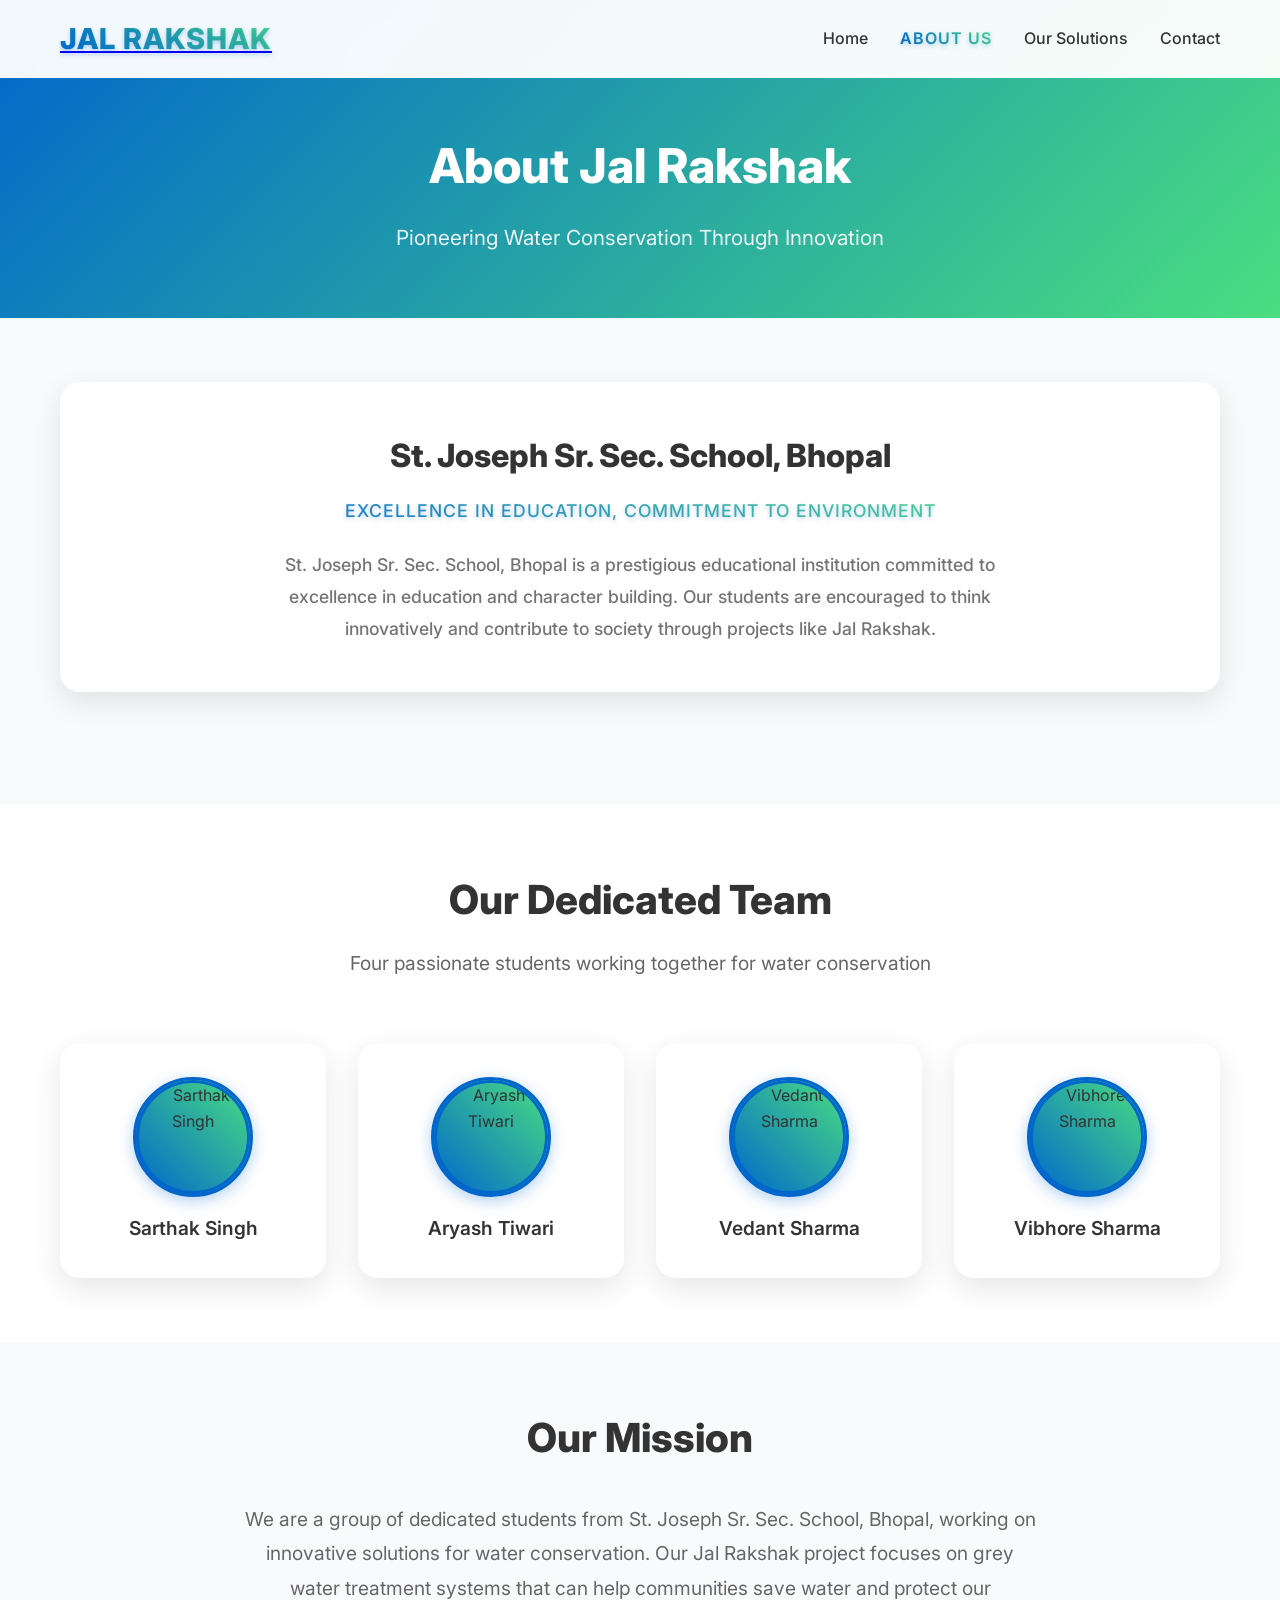
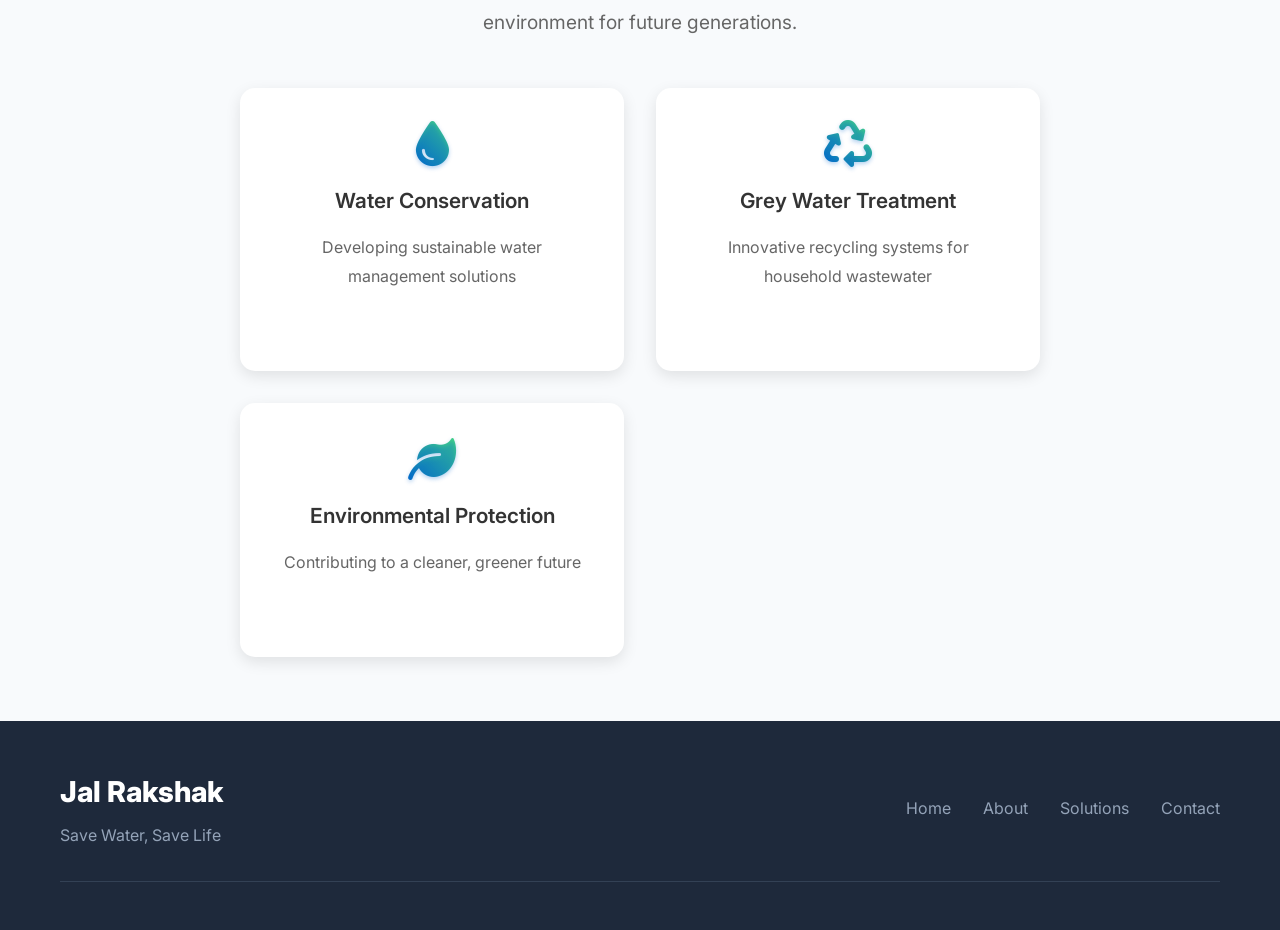
==== about.html @ 7d4c68cc "Add files via upload" ====
<!DOCTYPE html>
<html lang="en">
<head>
    <meta charset="UTF-8">
    <meta name="viewport" content="width=device-width, initial-scale=1.0">
    <title>About Us - Jal Rakshak</title>
    <link rel="stylesheet" href="styles.css">
    <link href="https://fonts.googleapis.com/css2?family=Inter:wght@300;400;500;600;700&display=swap" rel="stylesheet">
    <link rel="stylesheet" href="https://cdnjs.cloudflare.com/ajax/libs/font-awesome/6.0.0/css/all.min.css">
</head>
<body>
    <!-- Navigation -->
    <nav class="navbar">
        <div class="nav-container">
            <div class="nav-logo">
                <a href="index.html"><h2>Jal Rakshak</h2></a>
            </div>
            <ul class="nav-menu">
                <li class="nav-item">
                    <a href="index.html" class="nav-link">Home</a>
                </li>
                <li class="nav-item">
                    <a href="about.html" class="nav-link active">About Us</a>
                </li>
                <li class="nav-item">
                    <a href="index.html#solutions" class="nav-link">Our Solutions</a>
                </li>
                <li class="nav-item">
                    <a href="contact.html" class="nav-link">Contact</a>
                </li>
            </ul>
            <div class="hamburger">
                <span class="bar"></span>
                <span class="bar"></span>
                <span class="bar"></span>
            </div>
        </div>
    </nav>

    <!-- About Us Hero Section -->
    <section class="about-hero">
        <div class="container">
            <div class="about-hero-content">
                <h1>About Jal Rakshak</h1>
                <p>Pioneering Water Conservation Through Innovation</p>
            </div>
        </div>
    </section>    <section class="school-section">
        <div class="container">
            <div class="school-info" style="text-align: center;">
                <div class="school-details">
                    <h2>St. Joseph Sr. Sec. School, Bhopal</h2>
                    <p class="school-motto">Excellence in Education, Commitment to Environment</p>
                    <p class="school-description">
                        St. Joseph Sr. Sec. School, Bhopal is a prestigious educational institution committed to 
                        excellence in education and character building. Our students are encouraged to think 
                        innovatively and contribute to society through projects like Jal Rakshak.
                    </p>
                </div>
            </div>
        </div>
    </section>

    <!-- Team Section -->
    <section class="team-section">
        <div class="container">
            <div class="section-header">
                <h2>Our Dedicated Team</h2>
                <p>Four passionate students working together for water conservation</p>
            </div>
            <div class="team-grid">
                <div class="team-member">
                    <div class="member-avatar">
                        <img src="images/sarthak-singh.jpg" alt="Sarthak Singh" class="member-photo">
                    </div>
                    <h3>Sarthak Singh</h3>
                    
                </div>
                <div class="team-member">
                    <div class="member-avatar">
                        <img src="images/aryash.jpeg" alt="Aryash Tiwari" class="member-photo">
                    </div>
                    <h3>Aryash Tiwari</h3>
                    
                </div>
                <div class="team-member">
                    <div class="member-avatar">
                        <img src="images/vedant.jpeg" alt="Vedant Sharma" class="member-photo">
                    </div>
                    <h3>Vedant Sharma</h3>
                    
                </div>
                <div class="team-member">
                    <div class="member-avatar">
                        <img src="images/vibhore.jpeg" alt="Vibhore Sharma" class="member-photo">
                    </div>
                    <h3>Vibhore Sharma</h3>
                    
                </div>
            </div>
        </div>
    </section>

    <!-- Mission Section -->
    <section class="mission-section">
        <div class="container">
            <div class="mission-content">
                <h2>Our Mission</h2>
                <p>
                    We are a group of dedicated students from St. Joseph Sr. Sec. School, Bhopal, 
                    working on innovative solutions for water conservation. Our Jal Rakshak project 
                    focuses on grey water treatment systems that can help communities save water 
                    and protect our environment for future generations.
                </p>
                <div class="mission-features">
                    <div class="mission-feature">
                        <i class="fas fa-tint"></i>
                        <h3>Water Conservation</h3>
                        <p>Developing sustainable water management solutions</p>
                    </div>
                    <div class="mission-feature">
                        <i class="fas fa-recycle"></i>
                        <h3>Grey Water Treatment</h3>
                        <p>Innovative recycling systems for household wastewater</p>
                    </div>
                    <div class="mission-feature">
                        <i class="fas fa-leaf"></i>
                        <h3>Environmental Protection</h3>
                        <p>Contributing to a cleaner, greener future</p>
                    </div>
                </div>
            </div>
        </div>
    </section>

    <!-- Footer -->
    <footer class="footer">
        <div class="container">
            <div class="footer-content">
                <div class="footer-logo">
                    <h3>Jal Rakshak</h3>
                    <p>Save Water, Save Life</p>
                </div>
                <div class="footer-links">
                    <a href="index.html">Home</a>
                    <a href="about.html">About</a>
                    <a href="index.html#solutions">Solutions</a>
                    <a href="contact.html">Contact</a>
                </div>
            </div>
            <div class="footer-bottom">
            </div>
        </div>
    </footer>

    <script src="script.js"></script>
</body>
</html>
---- styles.css ----
/* Reset and Base Styles */
* {
    margin: 0;
    padding: 0;
    box-sizing: border-box;
}

body {
    font-family: 'Inter', sans-serif;
    line-height: 1.6;
    color: #333;
    overflow-x: hidden;
}

.container {
    max-width: 1200px;
    margin: 0 auto;
    padding: 0 20px;
}

/* Navigation */
.navbar {
    position: fixed;
    top: 0;
    width: 100%;
    background: rgba(255, 255, 255, 0.95);
    backdrop-filter: blur(10px);
    z-index: 1000;
    padding: 1rem 0;
    transition: all 0.3s ease;
}

.nav-container {
    max-width: 1200px;
    margin: 0 auto;
    padding: 0 20px;
    display: flex;
    justify-content: space-between;
    align-items: center;
}

.nav-logo h2 {
    background: linear-gradient(45deg, #0066cc, #4ade80);
    -webkit-background-clip: text;
    -webkit-text-fill-color: transparent;
    background-clip: text;
    color: #0066cc;
    text-shadow: 0 2px 4px rgba(0, 102, 204, 0.3);
    letter-spacing: 1px;
    text-transform: uppercase;
    font-weight: 800;
    font-size: 1.8rem;
}

.nav-menu {
    display: flex;
    list-style: none;
    gap: 2rem;
}

.nav-link {
    text-decoration: none;
    color: #333;
    font-weight: 500;
    transition: color 0.3s ease;
}

.nav-link:hover {
    background: linear-gradient(45deg, #0066cc, #4ade80);
    -webkit-background-clip: text;
    -webkit-text-fill-color: transparent;
    background-clip: text;
    color: #0066cc;
    text-shadow: 0 2px 4px rgba(0, 102, 204, 0.3);
    letter-spacing: 1px;
    text-transform: uppercase;
}

.hamburger {
    display: none;
    flex-direction: column;
    cursor: pointer;
}

.bar {
    width: 25px;
    height: 3px;
    background: #333;
    margin: 3px 0;
    transition: 0.3s;
}

/* Hero Section */
.hero::before {
    content: '';
    position: absolute;
    top: 0;
    left: 0;
    right: 0;
    bottom: 0;
    background: url('data:image/svg+xml,<svg xmlns="http://www.w3.org/2000/svg" viewBox="0 0 100 100"><defs><pattern id="water" x="0" y="0" width="20" height="20" patternUnits="userSpaceOnUse"><path d="M0 10 Q5 0 10 10 T20 10" stroke="rgba(255,255,255,0.1)" stroke-width="1" fill="none"/></pattern></defs><rect width="100" height="100" fill="url(%23water)"/></svg>');
    opacity: 0.3;
}

.hero-container {
    max-width: 1200px;
    margin: 0 auto;
    padding: 0 20px;
    display: grid;
    grid-template-columns: 1fr 1fr;
    gap: 4rem;
    align-items: center;
    position: relative;
    z-index: 1;
}

.hero-title {
    font-size: 3.5rem;
    font-weight: 800;
    color: white;
    margin-bottom: 1.5rem;
    line-height: 1.2;
}

.highlight {
    color: #4ade80;
}

.hero-subtitle {
    font-size: 1.2rem;
    color: rgba(255, 255, 255, 0.9);
    margin-bottom: 2rem;
    line-height: 1.6;
}

.hero-buttons {
    display: flex;
    gap: 1rem;
    flex-wrap: wrap;
}

.btn {
    padding: 12px 30px;
    border-radius: 50px;
    text-decoration: none;
    font-weight: 600;
    transition: all 0.3s ease;
    display: inline-block;
}

.btn-primary {
    background: #4ade80;
    color: white;
}

.btn-primary:hover {
    background: #22c55e;
    transform: translateY(-2px);
}

.btn-secondary {
    background: transparent;
    color: white;
    border: 2px solid white;
}

.btn-secondary:hover {
    background: white;
    background: linear-gradient(45deg, #0066cc, #4ade80);
    -webkit-background-clip: text;
    -webkit-text-fill-color: transparent;
    background-clip: text;
    color: #0066cc;
    text-shadow: 0 2px 4px rgba(0, 102, 204, 0.3);
    letter-spacing: 1px;
    text-transform: uppercase;
}

.hero-visual {
    display: flex;
    justify-content: center;
    align-items: center;
}

.water-drop {
    width: 200px;
    height: 200px;
    background: linear-gradient(45deg, #3282b8, #0f4c75);
    border-radius: 50% 50% 50% 50% / 60% 60% 40% 40%;
    display: flex;
    align-items: center;
    justify-content: center;
    
    box-shadow: 0 20px 40px rgba(0, 0, 0, 0.2);
}

.water-drop i {
    font-size: 4rem;
    color: white;
}

@keyframes float {
    0%, 100% { transform: translateY(0px); }
    50% { transform: translateY(-20px); }
}

/* Section Headers */
.section-header {
    text-align: center;
    margin-bottom: 4rem;
}

.section-header h2 {
    font-size: 2.5rem;
    font-weight: 800;
    color: #333;
    margin-bottom: 1rem;
}

.section-header p {
    font-size: 1.2rem;
    color: #666;
}

/* About Section */
.about {
    padding: 6rem 0;
    background: #f8fafc;
}

.team-grid {
    display: grid;
    grid-template-columns: repeat(auto-fit, minmax(250px, 1fr));
    gap: 2rem;
}

.team-member {
    text-align: center;
    padding: 2rem;
    background: white;
    border-radius: 15px;
    box-shadow: 0 10px 30px rgba(0, 0, 0, 0.1);
    transition: transform 0.3s ease;
}

.team-member:hover {
    transform: translateY(-10px);
}

.member-avatar {
    width: 80px;
    height: 80px;
    background: linear-gradient(45deg, #0066cc, #4ade80);
    border-radius: 50%;
    display: flex;
    align-items: center;
    justify-content: center;
    margin: 0 auto 1rem;
}

.member-avatar i {
    font-size: 2rem;
    color: white;
}

.team-member h3 {
    font-size: 1.3rem;
    font-weight: 600;
    color: #333;
    margin-bottom: 0.5rem;
}

.team-member p {
    color: #666;
    font-weight: 500;
}

/* Solutions Section */
.solutions {
    padding: 6rem 0;
    background: white;
}

.solutions-content {
    display: grid;
    grid-template-columns: 1fr 1fr;
    gap: 4rem;
    align-items: center;
}

.solution-text h3 {
    font-size: 2rem;
    font-weight: 800;
    color: #333;
    margin-bottom: 1.5rem;
}

.solution-text p {
    font-size: 1.1rem;
    color: #666;
    line-height: 1.8;
    margin-bottom: 2rem;
}

.features {
    display: flex;
    flex-direction: column;
    gap: 1rem;
}

.feature {
    display: flex;
    align-items: center;
    gap: 1rem;
    padding: 1rem;
    background: #f8fafc;
    border-radius: 10px;
    transition: all 0.3s ease;
}

.feature:hover {
    background: #e0f2fe;
    transform: translateX(10px);
}

.feature i {
    font-size: 1.8rem;
    background: linear-gradient(45deg, #0066cc, #4ade80);
    -webkit-background-clip: text;
    -webkit-text-fill-color: transparent;
    background-clip: text;
    color: #0066cc;
    text-shadow: 0 2px 4px rgba(0, 102, 204, 0.3);
    letter-spacing: 1px;
    text-transform: uppercase;
}

.feature span {
    font-weight: 600;
    color: #333;
}

.process-flow {
    display: flex;
    align-items: center;
    justify-content: center;
    gap: 1rem;
    flex-wrap: wrap;
}

.process-step {
    display: flex;
    flex-direction: column;
    align-items: center;
    gap: 0.5rem;
    padding: 1.5rem;
    background: linear-gradient(45deg, #0066cc, #4ade80);
    color: white;
    border-radius: 15px;
    min-width: 120px;
}

.process-step i {
    font-size: 2rem;
}

.process-step span {
    font-weight: 600;
    font-size: 0.9rem;
}

.arrow {
    font-size: 1.8rem;
    background: linear-gradient(45deg, #0066cc, #4ade80);
    -webkit-background-clip: text;
    -webkit-text-fill-color: transparent;
    background-clip: text;
    color: #0066cc;
    text-shadow: 0 2px 4px rgba(0, 102, 204, 0.3);
    letter-spacing: 1px;
    text-transform: uppercase;
    font-weight: bold;
}

/* Stats Section */
.stats {
    padding: 4rem 0;
    background: linear-gradient(135deg, #0066cc, #4ade80);
    color: white;
}

.stats-grid {
    display: grid;
    grid-template-columns: repeat(auto-fit, minmax(200px, 1fr));
    gap: 2rem;
}

.stat-item {
    text-align: center;
    padding: 2rem;
}

.stat-item h3 {
    font-size: 3rem;
    font-weight: 800;
    margin-bottom: 0.5rem;
}

.stat-item p {
    font-size: 1.2rem;
    opacity: 0.9;
}

/* Contact Section */
.contact {
    padding: 6rem 0;
    background: #f8fafc;
}

.contact-content {
    max-width: 600px;
    margin: 0 auto;
}

.contact-info {
    display: flex;
    flex-direction: column;
    gap: 2rem;
}

.contact-item {
    display: flex;
    align-items: center;
    gap: 1rem;
    padding: 1.5rem;
    background: white;
    border-radius: 10px;
    box-shadow: 0 5px 15px rgba(0, 0, 0, 0.1);
}

.contact-item i {
    font-size: 1.8rem;
    background: linear-gradient(45deg, #0066cc, #4ade80);
    -webkit-background-clip: text;
    -webkit-text-fill-color: transparent;
    background-clip: text;
    color: #0066cc;
    text-shadow: 0 2px 4px rgba(0, 102, 204, 0.3);
    letter-spacing: 1px;
    text-transform: uppercase;
    width: 30px;
}

.contact-item span {
    font-weight: 500;
    color: #333;
}

/* Footer */
.footer {
    background: #1e293b;
    color: white;
    padding: 3rem 0 1rem;
}

.footer-content {
    display: flex;
    justify-content: space-between;
    align-items: center;
    margin-bottom: 2rem;
}

.footer-logo h3 {
    font-size: 1.8rem;
    font-weight: 800;
    margin-bottom: 0.5rem;
}

.footer-logo p {
    color: #94a3b8;
}

.footer-links {
    display: flex;
    gap: 2rem;
}

.footer-links a {
    color: #94a3b8;
    text-decoration: none;
    transition: color 0.3s ease;
}

.footer-links a:hover {
    color: white;
}

.footer-bottom {
    text-align: center;
    padding-top: 2rem;
    border-top: 1px solid #334155;
    color: #94a3b8;
}

/* Responsive Design */
@media (max-width: 768px) {
    .hamburger {
        display: flex;
    }
    
    .nav-menu {
        position: fixed;
        left: -100%;
        top: 70px;
        flex-direction: column;
        background-color: white;
        width: 100%;
        text-align: center;
        transition: 0.3s;
        box-shadow: 0 10px 27px rgba(0, 0, 0, 0.05);
        padding: 2rem 0;
    }
    
    .nav-menu.active {
        left: 0;
    }
    
    .hero-container {
        grid-template-columns: 1fr;
        text-align: center;
        gap: 2rem;
    }
    
    .hero-title {
        font-size: 2.5rem;
    }
    
    .solutions-content {
        grid-template-columns: 1fr;
        gap: 2rem;
    }
    
    .process-flow {
        flex-direction: column;
    }
    
    .arrow {
        transform: rotate(90deg);
    }
    
    .footer-content {
        flex-direction: column;
        gap: 2rem;
        text-align: center;
    }
    
    .footer-links {
        flex-wrap: wrap;
        justify-content: center;
    }
}

@media (max-width: 480px) {
    .hero-title {
        font-size: 2rem;
    }
    
    .section-header h2 {
        font-size: 2rem;
    }
    
    .btn {
        padding: 10px 20px;
        font-size: 0.9rem;
    }
}

/* School Info Section */
.school-info {
    text-align: center;
    margin-bottom: 3rem;
    padding: 2rem;
    background: linear-gradient(135deg, #0066cc, #4ade80);
    border-radius: 20px;
    color: white;
    box-shadow: 0 10px 30px rgba(0, 102, 204, 0.3);
}

.school-logo {
    width: 80px;
    height: 80px;
    background: rgba(255, 255, 255, 0.2);
    border-radius: 50%;
    display: flex;
    align-items: center;
    justify-content: center;
    margin: 0 auto 1rem;
    backdrop-filter: blur(10px);
}

.school-logo i {
    font-size: 2.5rem;
    color: white;
}

.school-info h3 {
    font-size: 1.8rem;
    font-weight: 800;
    margin-bottom: 0.5rem;
}

.school-info p {
    font-size: 1.1rem;
    opacity: 0.9;
    font-weight: 500;
}

/* Enhanced Team Grid */
.team-grid {
    display: grid;
    grid-template-columns: repeat(auto-fit, minmax(200px, 1fr));
    gap: 2rem;
    margin-top: 2rem;
}

.team-member {
    text-align: center;
    padding: 2rem 1rem;
    background: white;
    border-radius: 20px;
    box-shadow: 0 10px 30px rgba(0, 0, 0, 0.1);
    transition: all 0.3s ease;
    border: 2px solid transparent;
}

.team-member:hover {
    transform: translateY(-10px);
    border-background: linear-gradient(45deg, #0066cc, #4ade80);
    -webkit-background-clip: text;
    -webkit-text-fill-color: transparent;
    background-clip: text;
    color: #0066cc;
    text-shadow: 0 2px 4px rgba(0, 102, 204, 0.3);
    letter-spacing: 1px;
    text-transform: uppercase;
    box-shadow: 0 20px 40px rgba(0, 102, 204, 0.2);
}

.member-avatar {
    width: 70px;
    height: 70px;
    background: linear-gradient(45deg, #0066cc, #4ade80);
    border-radius: 50%;
    display: flex;
    align-items: center;
    justify-content: center;
    margin: 0 auto 1rem;
    transition: all 0.3s ease;
}

.team-member:hover .member-avatar {
    transform: scale(1.1);
}

.member-avatar i {
    font-size: 1.8rem;
    color: white;
}

.team-member h3 {
    font-size: 1.2rem;
    font-weight: 600;
    color: #333;
    margin: 0;
}

/* School Image Styling */
.school-image {
    width: 100%;
    height: 200px;
    object-fit: cover;
    border-radius: 15px;
    box-shadow: 0 10px 30px rgba(0, 0, 0, 0.2);
    transition: transform 0.3s ease;
}

.school-image:hover {
    transform: scale(1.05);
}

.school-logo {
    width: 100%;
    height: 200px;
    background: linear-gradient(135deg, #0066cc, #4ade80);
    border-radius: 20px;
    display: flex;
    align-items: center;
    justify-content: center;
    margin: 0 auto 1rem;
    overflow: hidden;
    position: relative;
}

.school-logo::before {
    content: '';
    position: absolute;
    top: 0;
    left: 0;
    right: 0;
    bottom: 0;
    background: rgba(0, 0, 0, 0.3);
    z-index: 1;
}

.school-logo img {
    position: relative;
    z-index: 2;
    border-radius: 15px;
}

/* Fix About Us Navigation */
#about {
    scroll-margin-top: 80px;
}

/* About Us Page Styles */
.about-hero {
    padding: 8rem 0 4rem;
    background: linear-gradient(135deg, #0066cc, #4ade80);
    color: white;
    text-align: center;
}

.about-hero h1 {
    font-size: 3rem;
    font-weight: 800;
    margin-bottom: 1rem;
}

.about-hero p {
    font-size: 1.3rem;
    opacity: 0.9;
}

.school-section {
    padding: 4rem 0;
    background: #f8fafc;
}

.school-info {
    display: grid;
    grid-template-columns: 1fr 2fr;
    gap: 3rem;
    align-items: center;
    background: white;
    padding: 3rem;
    border-radius: 20px;
    box-shadow: 0 10px 30px rgba(0, 0, 0, 0.1);
}

.school-logo {
    width: 100%;
    height: 300px;
    background: linear-gradient(135deg, #0066cc, #4ade80);
    border-radius: 20px;
    overflow: hidden;
    position: relative;
}

.school-image {
    width: 100%;
    height: 100%;
    object-fit: cover;
    border-radius: 20px;
}

.school-details h2 {
    font-size: 2rem;
    font-weight: 800;
    color: #333;
    margin-bottom: 1rem;
}

.school-motto {
    font-size: 1.2rem;
    background: linear-gradient(45deg, #0066cc, #4ade80);
    -webkit-background-clip: text;
    -webkit-text-fill-color: transparent;
    background-clip: text;
    color: #0066cc;
    text-shadow: 0 2px 4px rgba(0, 102, 204, 0.3);
    letter-spacing: 1px;
    text-transform: uppercase;
    font-weight: 600;
    margin-bottom: 1.5rem;
}

.school-description {
    font-size: 1.1rem;
    color: #666;
    line-height: 1.8;
}

.team-section {
    padding: 4rem 0;
    background: white;
}

.mission-section {
    padding: 4rem 0;
    background: #f8fafc;
}

.mission-content {
    text-align: center;
    max-width: 800px;
    margin: 0 auto;
}

.mission-content h2 {
    font-size: 2.5rem;
    font-weight: 800;
    color: #333;
    margin-bottom: 2rem;
}

.mission-content p {
    font-size: 1.2rem;
    color: #666;
    line-height: 1.8;
    margin-bottom: 3rem;
}

.mission-features {
    display: grid;
    grid-template-columns: repeat(auto-fit, minmax(250px, 1fr));
    gap: 2rem;
    margin-top: 3rem;
}

.mission-feature {
    background: white;
    padding: 2rem;
    border-radius: 15px;
    box-shadow: 0 5px 15px rgba(0, 0, 0, 0.1);
    text-align: center;
    transition: transform 0.3s ease;
}

.mission-feature:hover {
    transform: translateY(-5px);
}

.mission-feature i {
    font-size: 3rem;
    background: linear-gradient(45deg, #0066cc, #4ade80);
    -webkit-background-clip: text;
    -webkit-text-fill-color: transparent;
    background-clip: text;
    color: #0066cc;
    text-shadow: 0 2px 4px rgba(0, 102, 204, 0.3);
    letter-spacing: 1px;
    text-transform: uppercase;
    margin-bottom: 1rem;
}

.mission-feature h3 {
    font-size: 1.3rem;
    font-weight: 600;
    color: #333;
    margin-bottom: 1rem;
}

.mission-feature p {
    color: #666;
    font-size: 1rem;
}

/* Navigation Active State */
.nav-link.active {
    background: linear-gradient(45deg, #0066cc, #4ade80);
    -webkit-background-clip: text;
    -webkit-text-fill-color: transparent;
    background-clip: text;
    color: #0066cc;
    text-shadow: 0 2px 4px rgba(0, 102, 204, 0.3);
    letter-spacing: 1px;
    text-transform: uppercase;
    font-weight: 600;
}

/* Responsive Design for About Page */
@media (max-width: 768px) {
    .school-info {
        grid-template-columns: 1fr;
        text-align: center;
    }
    
    .about-hero h1 {
        font-size: 2.5rem;
    }
    
    .mission-features {
        grid-template-columns: 1fr;
    }
}

/* School Logo Styling */
.school-image {
    width: 100%;
    height: 100%;
    object-fit: contain;
    background: white;
    padding: 1rem;
    border-radius: 15px;
}

.school-logo {
    background: white;
    border: 3px solid #0066cc;
    box-shadow: 0 10px 30px rgba(0, 102, 204, 0.2);
}

/* Ensure Logo Displays */
.school-image {
    width: 100%;
    height: 100%;
    object-fit: contain;
    background: white;
    padding: 1rem;
    border-radius: 15px;
    display: block;
    min-height: 200px;
}

.school-logo {
    background: white;
    border: 3px solid #0066cc;
    box-shadow: 0 10px 30px rgba(0, 102, 204, 0.2);
    min-height: 300px;
    display: flex;
    align-items: center;
    justify-content: center;
}

/* Fallback for missing images */
.school-logo::before {
    content: "St. Joseph School";
    position: absolute;
    background: linear-gradient(45deg, #0066cc, #4ade80);
    -webkit-background-clip: text;
    -webkit-text-fill-color: transparent;
    background-clip: text;
    color: #0066cc;
    text-shadow: 0 2px 4px rgba(0, 102, 204, 0.3);
    letter-spacing: 1px;
    text-transform: uppercase;
    font-weight: bold;
    font-size: 1.2rem;
    z-index: 1;
}

/* Custom School Logo */
.school-logo-custom {
    width: 100%;
    height: 300px;
    display: flex;
    align-items: center;
    justify-content: center;
    background: white;
    border: 3px solid #0066cc;
    border-radius: 20px;
    box-shadow: 0 10px 30px rgba(0, 102, 204, 0.2);
}

.logo-shield {
    width: 200px;
    height: 250px;
    background: linear-gradient(135deg, #f0f8ff, #e6f3ff);
    border: 3px solid #0066cc;
    border-radius: 20px 20px 30px 30px;
    position: relative;
    display: flex;
    flex-direction: column;
    align-items: center;
    justify-content: space-between;
    padding: 15px;
    box-shadow: 0 5px 15px rgba(0, 102, 204, 0.3);
}

.logo-top {
    font-size: 14px;
    font-weight: bold;
    background: linear-gradient(45deg, #0066cc, #4ade80);
    -webkit-background-clip: text;
    -webkit-text-fill-color: transparent;
    background-clip: text;
    color: #0066cc;
    text-shadow: 0 2px 4px rgba(0, 102, 204, 0.3);
    letter-spacing: 1px;
    text-transform: uppercase;
    text-align: center;
    position: relative;
    margin-top: 10px;
}

.logo-cross {
    font-size: 20px;
    color: #ff6b35;
    margin-top: 5px;
}

.logo-middle {
    display: flex;
    flex-direction: column;
    align-items: center;
    flex: 1;
    justify-content: center;
}

.logo-book {
    font-size: 30px;
    margin-bottom: 10px;
}

.logo-motto {
    font-size: 12px;
    font-weight: bold;
    background: linear-gradient(45deg, #0066cc, #4ade80);
    -webkit-background-clip: text;
    -webkit-text-fill-color: transparent;
    background-clip: text;
    color: #0066cc;
    text-shadow: 0 2px 4px rgba(0, 102, 204, 0.3);
    letter-spacing: 1px;
    text-transform: uppercase;
    background: #ff6b35;
    color: white;
    padding: 3px 8px;
    border-radius: 10px;
}

.logo-bottom {
    font-size: 12px;
    font-weight: bold;
    background: linear-gradient(45deg, #0066cc, #4ade80);
    -webkit-background-clip: text;
    -webkit-text-fill-color: transparent;
    background-clip: text;
    color: #0066cc;
    text-shadow: 0 2px 4px rgba(0, 102, 204, 0.3);
    letter-spacing: 1px;
    text-transform: uppercase;
    text-align: center;
    margin-bottom: 10px;
}

/* Remove old school image styles */
.school-image {
    display: none;
}

/* School Logo Image Styling */
.school-logo-image {
    width: 100%;
    height: 300px;
    display: flex;
    align-items: center;
    justify-content: center;
    background: white;
    border: 3px solid #0066cc;
    border-radius: 20px;
    box-shadow: 0 10px 30px rgba(0, 102, 204, 0.2);
    padding: 20px;
}

.school-logo-img {
    max-width: 100%;
    max-height: 100%;
    object-fit: contain;
    border-radius: 15px;
}

/* Fallback for if image doesn't load */
.school-logo-image::after {
    content: "St. Joseph School Logo";
    position: absolute;
    background: linear-gradient(45deg, #0066cc, #4ade80);
    -webkit-background-clip: text;
    -webkit-text-fill-color: transparent;
    background-clip: text;
    color: #0066cc;
    text-shadow: 0 2px 4px rgba(0, 102, 204, 0.3);
    letter-spacing: 1px;
    text-transform: uppercase;
    font-weight: bold;
    font-size: 1.2rem;
    z-index: 1;
    display: none;
}

.school-logo-image:empty::after {
    display: block;
}

/* Force logo to display */
.school-logo {
    background: linear-gradient(135deg, #0066cc, #4ade80);
    border: 3px solid #0066cc;
    border-radius: 20px;
    box-shadow: 0 10px 30px rgba(0, 102, 204, 0.2);
    min-height: 300px;
    display: flex;
    align-items: center;
    justify-content: center;
    position: relative;
}

.school-logo::before {
    content: "🏫 ST. JOSEPH SCHOOL 🏫";
    position: absolute;
    color: white;
    font-weight: bold;
    font-size: 1.8rem;
    text-align: center;
    z-index: 2;
    background: rgba(0, 0, 0, 0.3);
    padding: 20px;
    border-radius: 15px;
}

.school-logo-img {
    width: 100%;
    height: 100%;
    object-fit: cover;
    border-radius: 15px;
    z-index: 1;
    position: relative;
}

/* Remove logo section styles */
.school-info {
    display: block;
    text-align: center;
    padding: 3rem;
}

.school-details {
    max-width: 800px;
    margin: 0 auto;
}

/* Solutions Page Styles */
.solutions-hero {
    padding: 8rem 0 4rem;
    background: linear-gradient(135deg, #0066cc, #4ade80);
    color: white;
    text-align: center;
    position: relative;
    overflow: hidden;
}

.solutions-hero::before {
    content: '';
    position: absolute;
    top: 0;
    left: 0;
    right: 0;
    bottom: 0;
    background: url('data:image/svg+xml,<svg xmlns="http://www.w3.org/2000/svg" viewBox="0 0 100 100"><defs><pattern id="water-pattern" x="0" y="0" width="20" height="20" patternUnits="userSpaceOnUse"><path d="M0 10 Q5 0 10 10 T20 10" stroke="rgba(255,255,255,0.1)" stroke-width="1" fill="none"/></pattern></defs><rect width="100" height="100" fill="url(%23water-pattern)"/></svg>');
    opacity: 0.3;
}

.solutions-hero-content {
    position: relative;
    z-index: 1;
}

.solutions-hero h1 {
    font-size: 3.5rem;
    font-weight: 800;
    margin-bottom: 1.5rem;
    line-height: 1.2;
}

.solutions-hero p {
    font-size: 1.3rem;
    margin-bottom: 3rem;
    opacity: 0.9;
}

.hero-stats {
    display: flex;
    justify-content: center;
    gap: 3rem;
    flex-wrap: wrap;
}

.hero-stats .stat {
    text-align: center;
    padding: 1.5rem;
    background: rgba(255, 255, 255, 0.1);
    border-radius: 15px;
    backdrop-filter: blur(10px);
    border: 1px solid rgba(255, 255, 255, 0.2);
}

.hero-stats .stat h3 {
    font-size: 2.5rem;
    font-weight: 800;
    margin-bottom: 0.5rem;
}

.hero-stats .stat p {
    font-size: 1rem;
    margin: 0;
    opacity: 0.9;
}

/* Grey Water Intro Section */
.grey-water-intro {
    padding: 6rem 0;
    background: #f8fafc;
}

.content-grid {
    display: grid;
    grid-template-columns: 1fr 1fr;
    gap: 4rem;
    align-items: center;
}

.content-text h2 {
    font-size: 2.5rem;
    font-weight: 800;
    color: #333;
    margin-bottom: 1.5rem;
}

.lead {
    font-size: 1.2rem;
    color: #666;
    line-height: 1.8;
    margin-bottom: 2rem;
}

.water-sources {
    display: grid;
    grid-template-columns: repeat(2, 1fr);
    gap: 1rem;
}

.source-item {
    display: flex;
    align-items: center;
    gap: 1rem;
    padding: 1rem;
    background: white;
    border-radius: 10px;
    box-shadow: 0 5px 15px rgba(0, 0, 0, 0.1);
    transition: transform 0.3s ease;
}

.source-item:hover {
    transform: translateY(-5px);
}

.source-item i {
    font-size: 1.8rem;
    background: linear-gradient(45deg, #0066cc, #4ade80);
    -webkit-background-clip: text;
    -webkit-text-fill-color: transparent;
    background-clip: text;
    color: #0066cc;
    text-shadow: 0 2px 4px rgba(0, 102, 204, 0.3);
    letter-spacing: 1px;
    text-transform: uppercase;
    width: 30px;
}

.water-cycle {
    display: flex;
    align-items: center;
    justify-content: center;
    gap: 1rem;
    flex-wrap: wrap;
}

.cycle-step {
    display: flex;
    flex-direction: column;
    align-items: center;
    gap: 0.5rem;
    padding: 1.5rem;
    background: linear-gradient(45deg, #0066cc, #4ade80);
    color: white;
    border-radius: 15px;
    min-width: 120px;
    text-align: center;
}

.cycle-step i {
    font-size: 2rem;
}

.cycle-step span {
    font-weight: 600;
    font-size: 0.9rem;
}

.cycle-arrow {
    font-size: 1.8rem;
    background: linear-gradient(45deg, #0066cc, #4ade80);
    -webkit-background-clip: text;
    -webkit-text-fill-color: transparent;
    background-clip: text;
    color: #0066cc;
    text-shadow: 0 2px 4px rgba(0, 102, 204, 0.3);
    letter-spacing: 1px;
    text-transform: uppercase;
    font-weight: bold;
}

/* Technology Section */
.technology-section {
    padding: 6rem 0;
    background: white;
}

.tech-grid {
    display: grid;
    grid-template-columns: repeat(auto-fit, minmax(350px, 1fr));
    gap: 2rem;
}

.tech-card {
    background: #f8fafc;
    padding: 2.5rem;
    border-radius: 20px;
    text-align: center;
    transition: all 0.3s ease;
    border: 2px solid transparent;
}

.tech-card:hover {
    transform: translateY(-10px);
    border-background: linear-gradient(45deg, #0066cc, #4ade80);
    -webkit-background-clip: text;
    -webkit-text-fill-color: transparent;
    background-clip: text;
    color: #0066cc;
    text-shadow: 0 2px 4px rgba(0, 102, 204, 0.3);
    letter-spacing: 1px;
    text-transform: uppercase;
    box-shadow: 0 20px 40px rgba(0, 102, 204, 0.1);
}

.tech-icon {
    width: 80px;
    height: 80px;
    background: linear-gradient(45deg, #0066cc, #4ade80);
    border-radius: 50%;
    display: flex;
    align-items: center;
    justify-content: center;
    margin: 0 auto 1.5rem;
}

.tech-icon i {
    font-size: 2rem;
    color: white;
}

.tech-card h3 {
    font-size: 1.8rem;
    font-weight: 800;
    color: #333;
    margin-bottom: 1rem;
}

.tech-card p {
    color: #666;
    line-height: 1.6;
    margin-bottom: 1.5rem;
}

.tech-card ul {
    list-style: none;
    text-align: left;
}

.tech-card li {
    padding: 0.5rem 0;
    color: #666;
    position: relative;
    padding-left: 1.5rem;
}

.tech-card li::before {
    content: "✓";
    position: absolute;
    left: 0;
    color: #4ade80;
    font-weight: bold;
}

/* Process Section */
.process-section {
    padding: 6rem 0;
    background: #f8fafc;
}

.process-timeline {
    display: grid;
    grid-template-columns: repeat(auto-fit, minmax(300px, 1fr));
    gap: 2rem;
    max-width: 1000px;
    margin: 0 auto;
    padding: 2rem 0;
}

.process-step {
    display: flex;
    gap: 1.5rem;
    padding: 2rem;
    background: white;
    border-radius: 15px;
    box-shadow: 0 5px 15px rgba(0, 0, 0, 0.1);
    transition: all 0.3s ease;
    border: 1px solid rgba(0, 102, 204, 0.1);
    margin-bottom: 1rem;
}

.process-step:hover {
    transform: translateY(-5px);
    box-shadow: 0 10px 25px rgba(0, 102, 204, 0.15);
    border-color: rgba(0, 102, 204, 0.2);
}

.step-number {
    width: 50px;
    height: 50px;
    background: linear-gradient(45deg, #0066cc, #4ade80);
    color: white;
    border-radius: 50%;
    display: flex;
    align-items: center;
    justify-content: center;
    font-size: 1.2rem;
    font-weight: bold;
    flex-shrink: 0;
    margin-top: 0.5rem;
}

.step-content h3 {
    font-size: 1.2rem;
    font-weight: 600;
    color: #333;
    margin-bottom: 0.5rem;
}

.step-content p {
    color: #666;
    line-height: 1.6;
    font-size: 0.95rem;
}
/* Benefits Section */

.benefits-grid {
    display: grid;
    grid-template-columns: repeat(auto-fit, minmax(300px, 1fr));
    gap: 2rem;
}

.benefit-card {
    background: #f8fafc;
    padding: 2.5rem;
    border-radius: 20px;
    text-align: center;
    transition: all 0.3s ease;
}

.benefit-card:hover {
    transform: translateY(-10px);
    box-shadow: 0 20px 40px rgba(0, 102, 204, 0.1);
}

.benefit-icon {
    width: 80px;
    height: 80px;
    background: linear-gradient(45deg, #3282b8, #0f4c75);
    border-radius: 50%;
    display: flex;
    align-items: center;
    justify-content: center;
    margin: 0 auto 1.5rem;
}

.benefit-icon i {
    font-size: 2rem;
    color: white;
}

.benefit-card h3 {
    font-size: 1.8rem;
    font-weight: 800;
    color: #333;
    margin-bottom: 1.5rem;
}

.benefit-card ul {
    list-style: none;
    text-align: left;
}

.benefit-card li {
    padding: 0.5rem 0;
    color: #666;
    position: relative;
    padding-left: 1.5rem;
}

.benefit-card li::before {
    content: "✓";
    position: absolute;
    left: 0;
    color: #4ade80;
    font-weight: bold;
}

/* Implementation Section */
.implementation-section {
    padding: 6rem 0;
    background: #f8fafc;
}

.implementation-content {
    display: grid;
    grid-template-columns: 1fr 1fr;
    gap: 4rem;
    align-items: center;
}

.implementation-text h2 {
    font-size: 2.5rem;
    font-weight: 800;
    color: #333;
    margin-bottom: 1.5rem;
}

.implementation-features {
    margin-top: 2rem;
}

.feature-item {
    display: flex;
    gap: 1rem;
    padding: 1.5rem;
    background: white;
    border-radius: 10px;
    margin-bottom: 1rem;
    box-shadow: 0 5px 15px rgba(0, 0, 0, 0.1);
}

.feature-item i {
    font-size: 1.8rem;
    background: linear-gradient(45deg, #0066cc, #4ade80);
    -webkit-background-clip: text;
    -webkit-text-fill-color: transparent;
    background-clip: text;
    color: #0066cc;
    text-shadow: 0 2px 4px rgba(0, 102, 204, 0.3);
    letter-spacing: 1px;
    text-transform: uppercase;
    width: 30px;
    margin-top: 0.5rem;
}

.feature-item h4 {
    font-size: 1.2rem;
    font-weight: 600;
    color: #333;
    margin-bottom: 0.5rem;
}

.feature-item p {
    color: #666;
    margin: 0;
}

.system-diagram {
    background: white;
    padding: 2rem;
    border-radius: 15px;
    box-shadow: 0 10px 30px rgba(0, 0, 0, 0.1);
}

.diagram-title {
    font-size: 1.3rem;
    font-weight: 600;
    color: #333;
    text-align: center;
    margin-bottom: 2rem;
}

.diagram-flow {
    display: flex;
    flex-direction: column;
    align-items: center;
    gap: 1rem;
}

.flow-item {
    background: linear-gradient(45deg, #0066cc, #4ade80);
    color: white;
    padding: 1rem 2rem;
    border-radius: 25px;
    font-weight: 600;
    text-align: center;
    min-width: 150px;
}

.flow-arrow {
    font-size: 1.8rem;
    background: linear-gradient(45deg, #0066cc, #4ade80);
    -webkit-background-clip: text;
    -webkit-text-fill-color: transparent;
    background-clip: text;
    color: #0066cc;
    text-shadow: 0 2px 4px rgba(0, 102, 204, 0.3);
    letter-spacing: 1px;
    text-transform: uppercase;
    font-weight: bold;
}

/* CTA Section */
.cta-section {
    padding: 6rem 0;
    background: linear-gradient(135deg, #0066cc, #4ade80);
    color: white;
    text-align: center;
}

.cta-content h2 {
    font-size: 2.5rem;
    font-weight: 800;
    margin-bottom: 1rem;
}

.cta-content p {
    font-size: 1.2rem;
    margin-bottom: 2rem;
    opacity: 0.9;
}

.cta-buttons {
    display: flex;
    justify-content: center;
    gap: 1rem;
    flex-wrap: wrap;
}

/* Responsive Design */
@media (max-width: 768px) {
    .solutions-hero h1 {
        font-size: 2.5rem;
    }
    
    .content-grid {
        grid-template-columns: 1fr;
        gap: 2rem;
    }
    
    .water-sources {
        grid-template-columns: 1fr;
    }
    
    .water-cycle {
        flex-direction: column;
    }
    
    .cycle-arrow {
        transform: rotate(90deg);
    }
    
    .hero-stats {
        gap: 1rem;
    }
    
    .implementation-content {
        grid-template-columns: 1fr;
        gap: 2rem;
    }
    
    .cta-buttons {
        flex-direction: column;
        align-items: center;
    }
}

/* New Clean Process Section */
.process-grid {
    display: grid;
    grid-template-columns: repeat(auto-fit, minmax(300px, 1fr));
    gap: 2rem;
    max-width: 1200px;
    margin: 0 auto;
    padding: 2rem 0;
}

.process-card {
    background: white;
    padding: 2rem;
    border-radius: 15px;
    box-shadow: 0 5px 15px rgba(0, 0, 0, 0.1);
    text-align: center;
    transition: all 0.3s ease;
    border: 1px solid rgba(0, 102, 204, 0.1);
}

.process-card:hover {
    transform: translateY(-5px);
    box-shadow: 0 10px 25px rgba(0, 102, 204, 0.15);
    border-color: rgba(0, 102, 204, 0.2);
}

.process-number {
    width: 60px;
    height: 60px;
    background: linear-gradient(45deg, #0066cc, #4ade80);
    color: white;
    border-radius: 50%;
    display: flex;
    align-items: center;
    justify-content: center;
    font-size: 1.8rem;
    font-weight: bold;
    margin: 0 auto 1.5rem;
}

.process-card h3 {
    font-size: 1.3rem;
    font-weight: 600;
    color: #333;
    margin-bottom: 1rem;
}

.process-card p {
    color: #666;
    line-height: 1.6;
    font-size: 0.95rem;
}

/* Team Member Photos */
.member-photo {
    width: 100%;
    height: 100%;
    object-fit: cover;
    border-radius: 50%;
    border: 3px solid #0066cc;
    box-shadow: 0 4px 15px rgba(0, 102, 204, 0.3);
    transition: all 0.3s ease;
}

.member-photo:hover {
    transform: scale(1.05);
    box-shadow: 0 6px 20px rgba(0, 102, 204, 0.4);
}

.member-avatar {
    width: 120px;
    height: 120px;
    border-radius: 50%;
    overflow: hidden;
    margin: 0 auto 1rem;
    display: flex;
    align-items: center;
    justify-content: center;
    background: linear-gradient(45deg, #0066cc, #4ade80);
    border: 3px solid #0066cc;
    box-shadow: 0 4px 15px rgba(0, 102, 204, 0.3);
    transition: all 0.3s ease;
}

.member-avatar:hover {
    transform: scale(1.05);
    box-shadow: 0 6px 20px rgba(0, 102, 204, 0.4);
}

.member-avatar i {
    font-size: 2.5rem;
    color: white;
}

/* Contact Page Styles */
.contact-hero {
    padding: 8rem 0 4rem;
    background: linear-gradient(135deg, #0066cc, #4ade80);
    color: white;
    text-align: center;
}

.contact-hero h1 {
    font-size: 3rem;
    font-weight: 700;
    margin-bottom: 1rem;
}

.contact-hero p {
    font-size: 1.3rem;
    opacity: 0.9;
}

.contact-section {
    padding: 6rem 0;
    background: #f8fafc;
}

.contact-content {
    display: grid;
    grid-template-columns: 2fr 1fr;
    gap: 4rem;
    align-items: center;
}

.contact-info h2 {
    font-size: 2.5rem;
    font-weight: 700;
    color: #333;
    margin-bottom: 1.5rem;
}

.lead {
    font-size: 1.2rem;
    color: #666;
    line-height: 1.8;
    margin-bottom: 3rem;
}

.contact-methods {
    display: flex;
    flex-direction: column;
    gap: 2rem;
}

.contact-method {
    display: flex;
    gap: 1.5rem;
    padding: 2rem;
    background: white;
    border-radius: 15px;
    box-shadow: 0 5px 15px rgba(0, 0, 0, 0.1);
    transition: transform 0.3s ease;
}

.contact-method:hover {
    transform: translateY(-5px);
}

.contact-icon {
    width: 60px;
    height: 60px;
    background: linear-gradient(45deg, #0066cc, #4ade80);
    border-radius: 50%;
    display: flex;
    align-items: center;
    justify-content: center;
    flex-shrink: 0;
}

.contact-icon i {
    font-size: 1.5rem;
    color: white;
}

.contact-details h3 {
    font-size: 1.3rem;
    font-weight: 600;
    color: #333;
    margin-bottom: 0.5rem;
}

.contact-details p {
    color: #666;
    margin-bottom: 1rem;
}

.contact-visual {
    text-align: center;
    padding: 2rem;
}

.water-drop-large {
    width: 150px;
    height: 150px;
    background: linear-gradient(45deg, #0066cc, #4ade80);
    border-radius: 50% 50% 50% 50% / 60% 60% 40% 40%;
    display: flex;
    align-items: center;
    justify-content: center;
    margin: 0 auto 2rem;
    
    box-shadow: 0 20px 40px rgba(0, 102, 204, 0.3);
}

.water-drop-large i {
    font-size: 4rem;
    color: white;
}

.contact-visual h3 {
    font-size: 1.5rem;
    font-weight: 600;
    color: #333;
    margin-bottom: 1rem;
}

.contact-visual p {
    color: #666;
    font-size: 1.1rem;
}

/* Responsive Design for Contact Page */
@media (max-width: 768px) {
    .contact-content {
        grid-template-columns: 1fr;
        gap: 2rem;
    }
    
    .contact-hero h1 {
        font-size: 2.5rem;
    }
    
    .contact-method {
        flex-direction: column;
        text-align: center;
    }
}

/* Home Page Hero Animation */
@keyframes gradientShift {
    0% { background-position: 0% 50%; }
    50% { background-position: 100% 50%; }
    100% { background-position: 0% 50%; }
}

/* Enhanced Water Pattern for Home Page */
.hero::before {
    content: '';
    position: absolute;
    top: 0;
    left: 0;
    right: 0;
    bottom: 0;
    background: url('data:image/svg+xml,<svg xmlns="http://www.w3.org/2000/svg" viewBox="0 0 100 100"><defs><pattern id="water" x="0" y="0" width="30" height="30" patternUnits="userSpaceOnUse"><path d="M0 15 Q7.5 5 15 15 T30 15" stroke="rgba(255,255,255,0.15)" stroke-width="1.5" fill="none"/><circle cx="15" cy="15" r="1" fill="rgba(255,255,255,0.1)"/></pattern></defs><rect width="100" height="100" fill="url(%23water)"/></svg>');
    opacity: 0.4;
    
}

@keyframes waterFlow {
    0% { transform: translateX(0) translateY(0); }
    25% { transform: translateX(-10px) translateY(-5px); }
    50% { transform: translateX(0) translateY(-10px); }
    75% { transform: translateX(10px) translateY(-5px); }
    100% { transform: translateX(0) translateY(0); }
}

/* Add subtle water droplets effect */
.hero::after {
    content: '';
    position: absolute;
    top: 0;
    left: 0;
    right: 0;
    bottom: 0;
    background: radial-gradient(circle at 20% 20%, rgba(255,255,255,0.1) 1px, transparent 1px),
                radial-gradient(circle at 80% 40%, rgba(255,255,255,0.08) 1px, transparent 1px),
                radial-gradient(circle at 40% 80%, rgba(255,255,255,0.12) 1px, transparent 1px);
    background-size: 50px 50px, 80px 80px, 60px 60px;
    
}

@keyframes droplets {
    0% { transform: translateY(0); }
    100% { transform: translateY(100vh); }
}


@keyframes geometricShift {
    0%, 100% { 
        background-position: 0% 0%, 0% 0%, 0% 0%, 0% 0%;
        opacity: 0.8;
    }
    50% { 
        background-position: 50% 50%, -50% -50%, 50% 50%, -50% -50%;
        opacity: 1;
    }
}

/* Add professional grid overlay */
.hero::after {
    content: '';
    position: absolute;
    top: 0;
    left: 0;
    right: 0;
    bottom: 0;
    background-image: 
        linear-gradient(rgba(59, 130, 246, 0.1) 1px, transparent 1px),
        linear-gradient(90deg, rgba(59, 130, 246, 0.1) 1px, transparent 1px);
    background-size: 50px 50px;
    
}

@keyframes gridMove {
    0% { transform: translate(0, 0); }
    100% { transform: translate(50px, 50px); }
}

/* Ocean Water Overlay for Professional Look */
.hero::before {
    content: '';
    position: absolute;
    top: 0;
    left: 0;
    right: 0;
    bottom: 0;
    background: linear-gradient(135deg, rgba(15, 23, 42, 0.7) 0%, rgba(30, 41, 59, 0.6) 50%, rgba(51, 65, 85, 0.7) 100%);
    z-index: 1;
}

.hero-container {
    position: relative;
    z-index: 2;
}

/* Video Background for Hero Section */


/* Clean Hero Section with Video Background */
.hero {
    min-height: 100vh;
    background: linear-gradient(135deg, #0f172a 0%, #1e293b 50%, #334155 100%);
    background-image: url("https://images.unsplash.com/photo-1559827260-dc66d52bef19?ixlib=rb-4.0.3https://images.unsplash.com/photo-1506905925346-21bda4d32df4?ixlib=rb-4.0.3&ixid=M3wxMjA3fDB8MHxwaG90by1wYWdlfHx8fGVufDB8fHx8fA%3D%3D&auto=format&fit=crop&w=2070&q=80ixid=M3wxMjA3fDB8MHxwaG90by1wYWdlfHx8fGVufDB8fHx8fA%3D%3Dhttps://images.unsplash.com/photo-1506905925346-21bda4d32df4?ixlib=rb-4.0.3&ixid=M3wxMjA3fDB8MHxwaG90by1wYWdlfHx8fGVufDB8fHx8fA%3D%3D&auto=format&fit=crop&w=2070&q=80auto=formathttps://images.unsplash.com/photo-1506905925346-21bda4d32df4?ixlib=rb-4.0.3&ixid=M3wxMjA3fDB8MHxwaG90by1wYWdlfHx8fGVufDB8fHx8fA%3D%3D&auto=format&fit=crop&w=2070&q=80fit=crophttps://images.unsplash.com/photo-1506905925346-21bda4d32df4?ixlib=rb-4.0.3&ixid=M3wxMjA3fDB8MHxwaG90by1wYWdlfHx8fGVufDB8fHx8fA%3D%3D&auto=format&fit=crop&w=2070&q=80w=2070https://images.unsplash.com/photo-1506905925346-21bda4d32df4?ixlib=rb-4.0.3&ixid=M3wxMjA3fDB8MHxwaG90by1wYWdlfHx8fGVufDB8fHx8fA%3D%3D&auto=format&fit=crop&w=2070&q=80q=80");
    background-size: cover;
    background-position: center;
    background-attachment: fixed;
    display: flex;
    align-items: center;
    position: relative;
    overflow: hidden;
}

.hero::before {
    content: '';
    position: absolute;
    top: 0;
    left: 0;
    right: 0;
    bottom: 0;
    background: linear-gradient(135deg, rgba(15, 23, 42, 0.7) 0%, rgba(30, 41, 59, 0.6) 50%, rgba(51, 65, 85, 0.7) 100%);
    z-index: 1;
}

.hero-container {
    position: relative;
    z-index: 2;
}
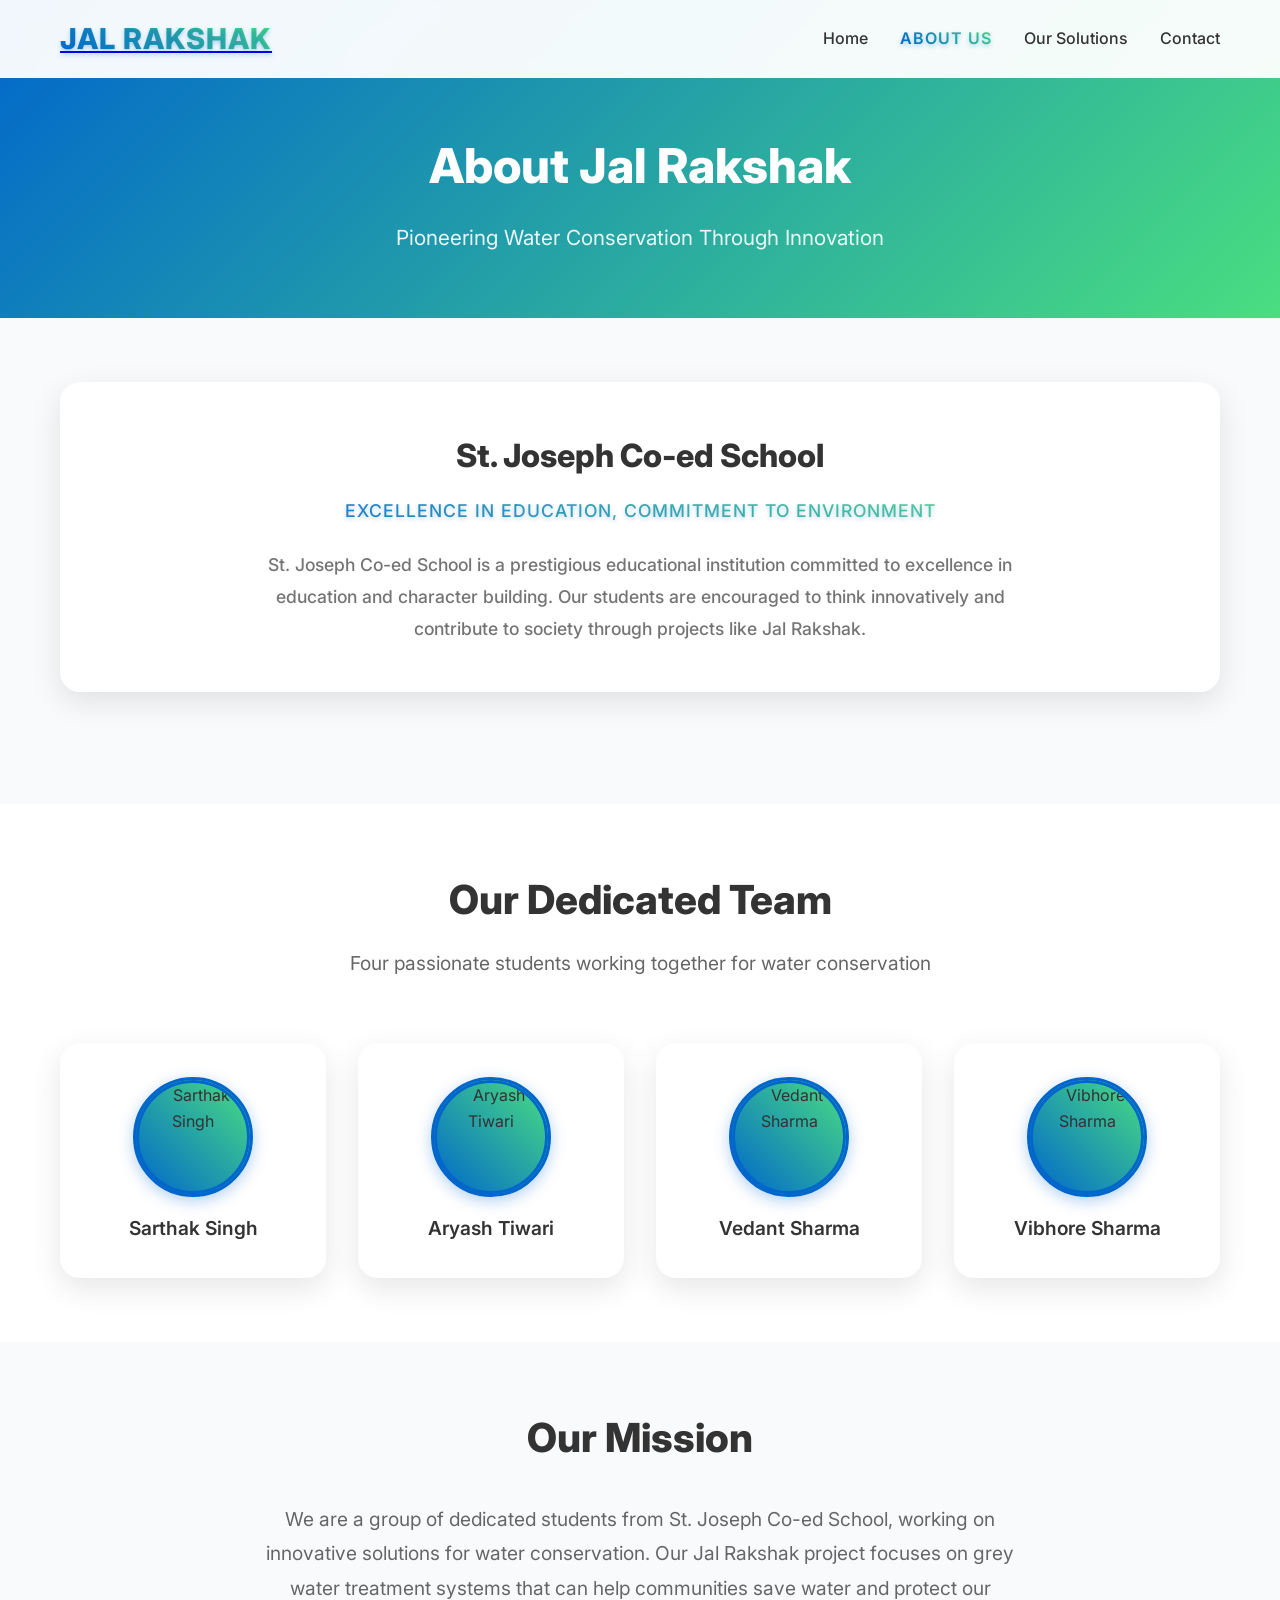
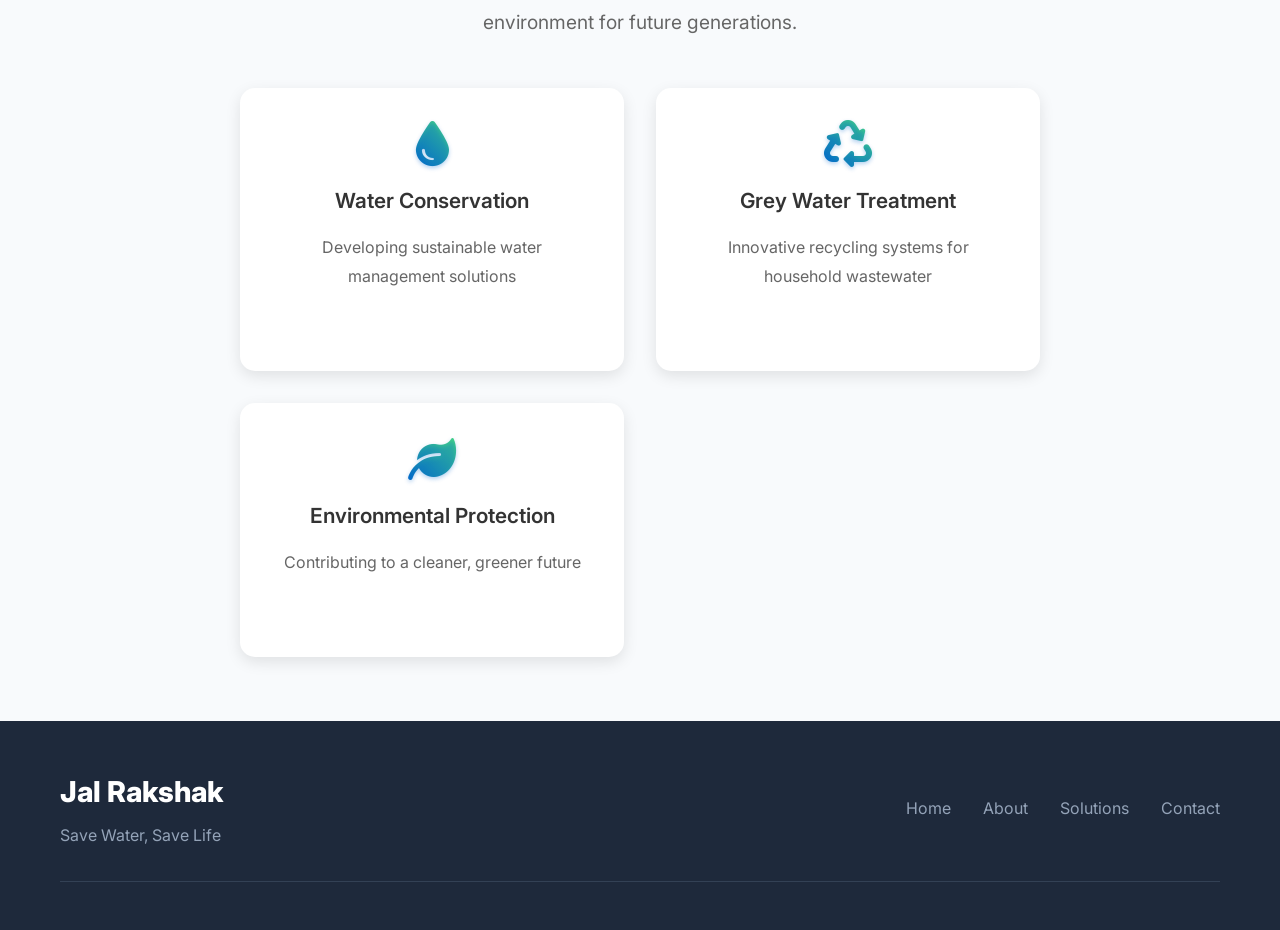
==== commit e788fdbb: "Add files via upload" ====
--- a/about.html
+++ b/about.html
@@ -49,10 +49,10 @@
         <div class="container">
             <div class="school-info" style="text-align: center;">
                 <div class="school-details">
-                    <h2>St. Joseph Sr. Sec. School, Bhopal</h2>
+                    <h2>St. Joseph Co-ed School</h2>
                     <p class="school-motto">Excellence in Education, Commitment to Environment</p>
                     <p class="school-description">
-                        St. Joseph Sr. Sec. School, Bhopal is a prestigious educational institution committed to 
+                        St. Joseph Co-ed School is a prestigious educational institution committed to 
                         excellence in education and character building. Our students are encouraged to think 
                         innovatively and contribute to society through projects like Jal Rakshak.
                     </p>
@@ -107,7 +107,7 @@
             <div class="mission-content">
                 <h2>Our Mission</h2>
                 <p>
-                    We are a group of dedicated students from St. Joseph Sr. Sec. School, Bhopal, 
+                    We are a group of dedicated students from St. Joseph Co-ed School, 
                     working on innovative solutions for water conservation. Our Jal Rakshak project 
                     focuses on grey water treatment systems that can help communities save water 
                     and protect our environment for future generations.
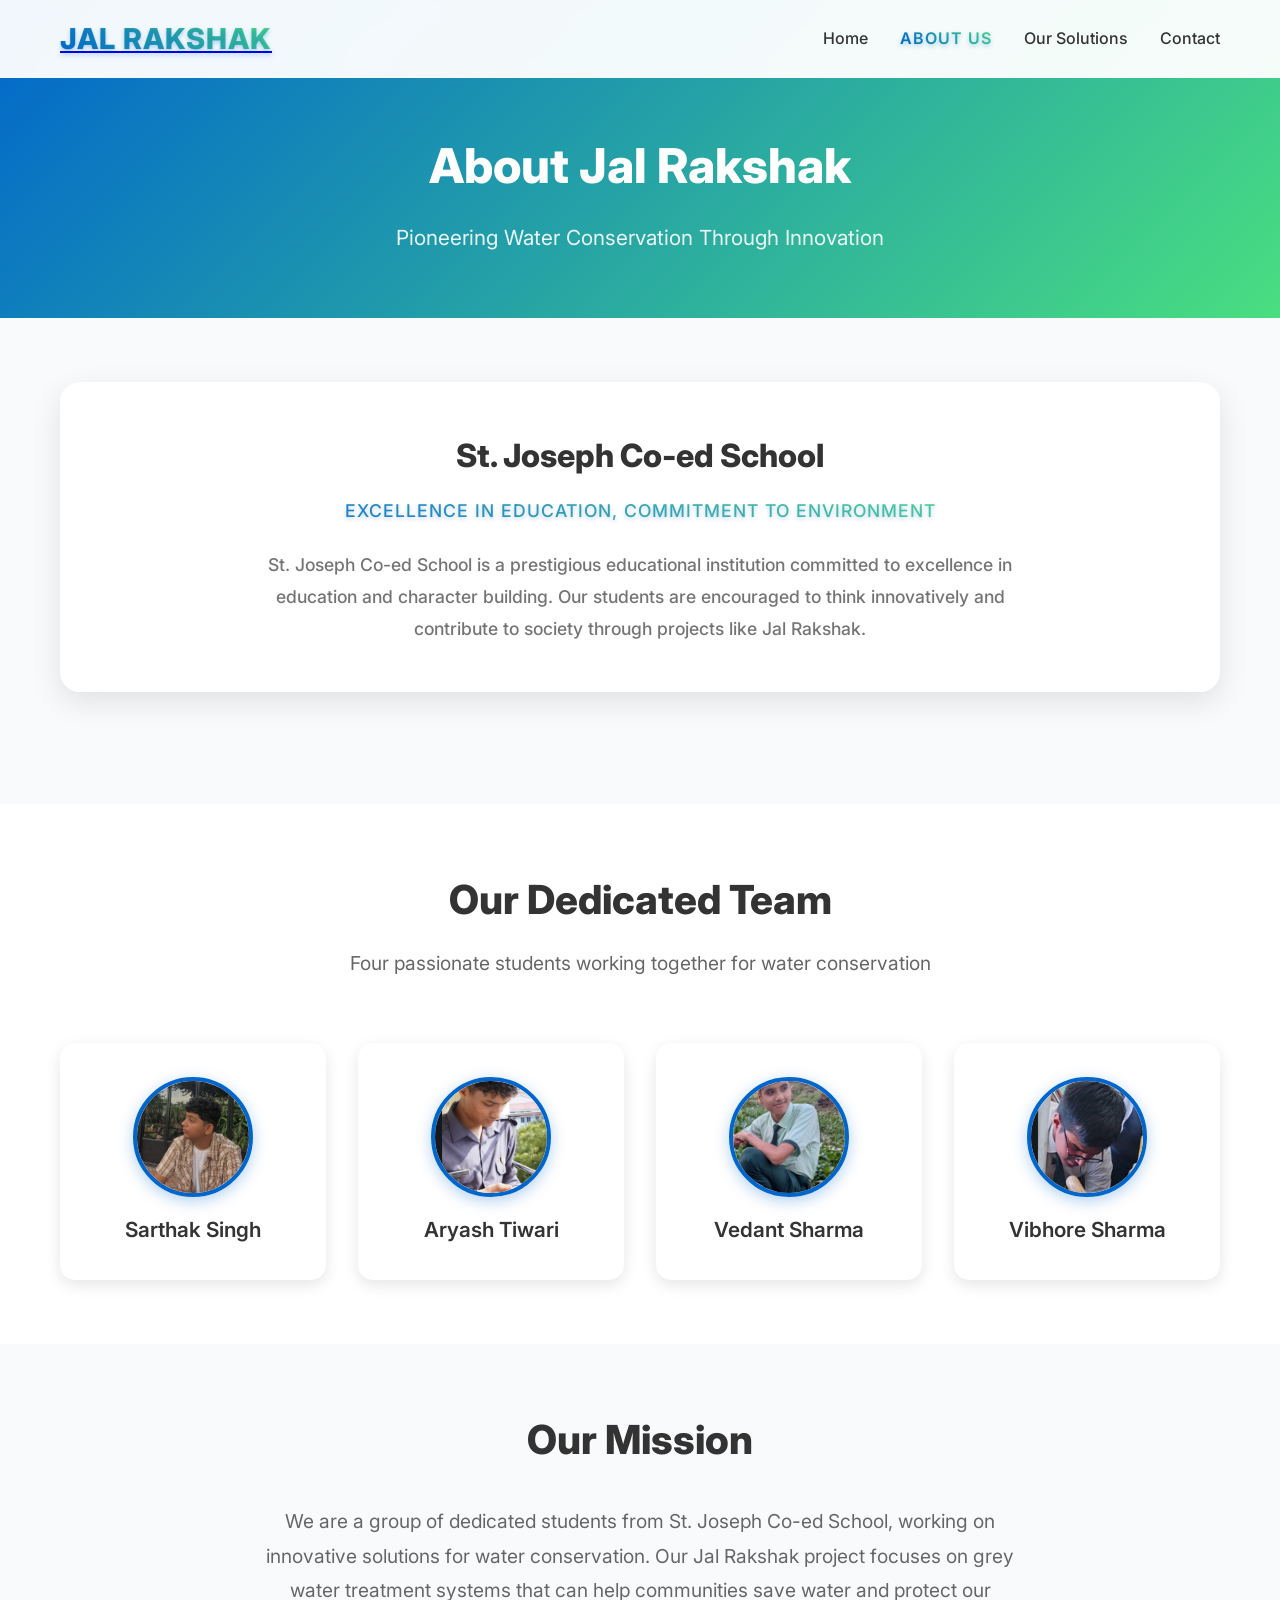
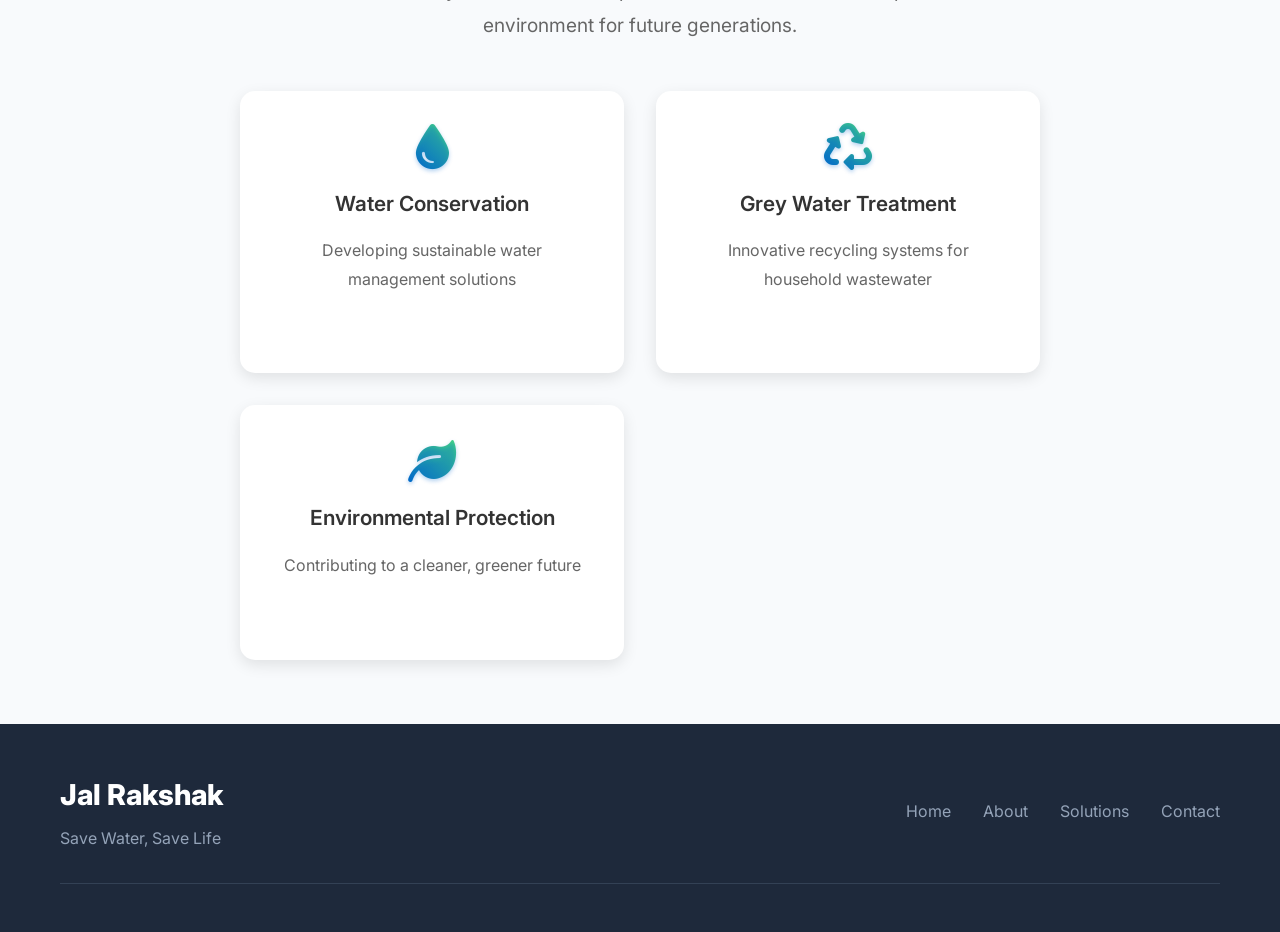
==== commit 5bd30fe3: "Add files via upload" ====
--- a/about.html
+++ b/about.html
@@ -71,28 +71,28 @@
             <div class="team-grid">
                 <div class="team-member">
                     <div class="member-avatar">
-                        <img src="images/sarthak-singh.jpg" alt="Sarthak Singh" class="member-photo">
+                        <img src="sarthak-singh.jpg" alt="Sarthak Singh" class="member-photo">
                     </div>
                     <h3>Sarthak Singh</h3>
                     
                 </div>
                 <div class="team-member">
                     <div class="member-avatar">
-                        <img src="images/aryash.jpeg" alt="Aryash Tiwari" class="member-photo">
+                        <img src="aryash.jpeg" alt="Aryash Tiwari" class="member-photo">
                     </div>
                     <h3>Aryash Tiwari</h3>
                     
                 </div>
                 <div class="team-member">
                     <div class="member-avatar">
-                        <img src="images/vedant.jpeg" alt="Vedant Sharma" class="member-photo">
+                        <img src="vedant.jpeg" alt="Vedant Sharma" class="member-photo">
                     </div>
                     <h3>Vedant Sharma</h3>
                     
                 </div>
                 <div class="team-member">
                     <div class="member-avatar">
-                        <img src="images/vibhore.jpeg" alt="Vibhore Sharma" class="member-photo">
+                        <img src="vibhore.jpeg" alt="Vibhore Sharma" class="member-photo">
                     </div>
                     <h3>Vibhore Sharma</h3>
                     
--- a/styles.css
+++ b/styles.css
@@ -247,21 +247,7 @@
     transform: translateY(-10px);
 }
 
-.member-avatar {
-    width: 80px;
-    height: 80px;
-    background: linear-gradient(45deg, #0066cc, #4ade80);
-    border-radius: 50%;
-    display: flex;
-    align-items: center;
-    justify-content: center;
-    margin: 0 auto 1rem;
-}
-
-.member-avatar i {
-    font-size: 2rem;
-    color: white;
-}
+
 
 .team-member h3 {
     font-size: 1.3rem;
@@ -646,26 +632,8 @@
     box-shadow: 0 20px 40px rgba(0, 102, 204, 0.2);
 }
 
-.member-avatar {
-    width: 70px;
-    height: 70px;
-    background: linear-gradient(45deg, #0066cc, #4ade80);
-    border-radius: 50%;
-    display: flex;
-    align-items: center;
-    justify-content: center;
-    margin: 0 auto 1rem;
-    transition: all 0.3s ease;
-}
-
-.team-member:hover .member-avatar {
-    transform: scale(1.1);
-}
-
-.member-avatar i {
-    font-size: 1.8rem;
-    color: white;
-}
+
+
 
 .team-member h3 {
     font-size: 1.2rem;
@@ -1752,45 +1720,10 @@
 }
 
 /* Team Member Photos */
-.member-photo {
-    width: 100%;
-    height: 100%;
-    object-fit: cover;
-    border-radius: 50%;
-    border: 3px solid #0066cc;
-    box-shadow: 0 4px 15px rgba(0, 102, 204, 0.3);
-    transition: all 0.3s ease;
-}
-
-.member-photo:hover {
-    transform: scale(1.05);
-    box-shadow: 0 6px 20px rgba(0, 102, 204, 0.4);
-}
-
-.member-avatar {
-    width: 120px;
-    height: 120px;
-    border-radius: 50%;
-    overflow: hidden;
-    margin: 0 auto 1rem;
-    display: flex;
-    align-items: center;
-    justify-content: center;
-    background: linear-gradient(45deg, #0066cc, #4ade80);
-    border: 3px solid #0066cc;
-    box-shadow: 0 4px 15px rgba(0, 102, 204, 0.3);
-    transition: all 0.3s ease;
-}
-
-.member-avatar:hover {
-    transform: scale(1.05);
-    box-shadow: 0 6px 20px rgba(0, 102, 204, 0.4);
-}
-
-.member-avatar i {
-    font-size: 2.5rem;
-    color: white;
-}
+
+
+
+
 
 /* Contact Page Styles */
 .contact-hero {
@@ -2066,3 +1999,59 @@
     position: relative;
     z-index: 2;
 }
+
+/* Fixed Member Avatar for Images */
+
+
+
+/* Team Section - Clean CSS */
+.team-grid {
+    display: grid;
+    grid-template-columns: repeat(auto-fit, minmax(250px, 1fr));
+    gap: 2rem;
+    margin-top: 3rem;
+}
+
+.team-member {
+    text-align: center;
+    padding: 2rem;
+    background: white;
+    border-radius: 15px;
+    box-shadow: 0 5px 15px rgba(0, 0, 0, 0.1);
+    transition: all 0.3s ease;
+}
+
+.team-member:hover {
+    transform: translateY(-5px);
+    box-shadow: 0 10px 25px rgba(0, 102, 204, 0.15);
+}
+
+.member-avatar {
+    width: 120px;
+    height: 120px;
+    border-radius: 50%;
+    overflow: hidden;
+    margin: 0 auto 1rem;
+    border: 4px solid #0066cc;
+    box-shadow: 0 4px 15px rgba(0, 102, 204, 0.3);
+    transition: all 0.3s ease;
+}
+
+.member-avatar:hover {
+    transform: scale(1.05);
+    box-shadow: 0 6px 20px rgba(0, 102, 204, 0.4);
+}
+
+.member-photo {
+    width: 100%;
+    height: 100%;
+    object-fit: cover;
+    display: block;
+}
+
+.team-member h3 {
+    font-size: 1.3rem;
+    font-weight: 600;
+    color: #333;
+    margin: 0;
+}
